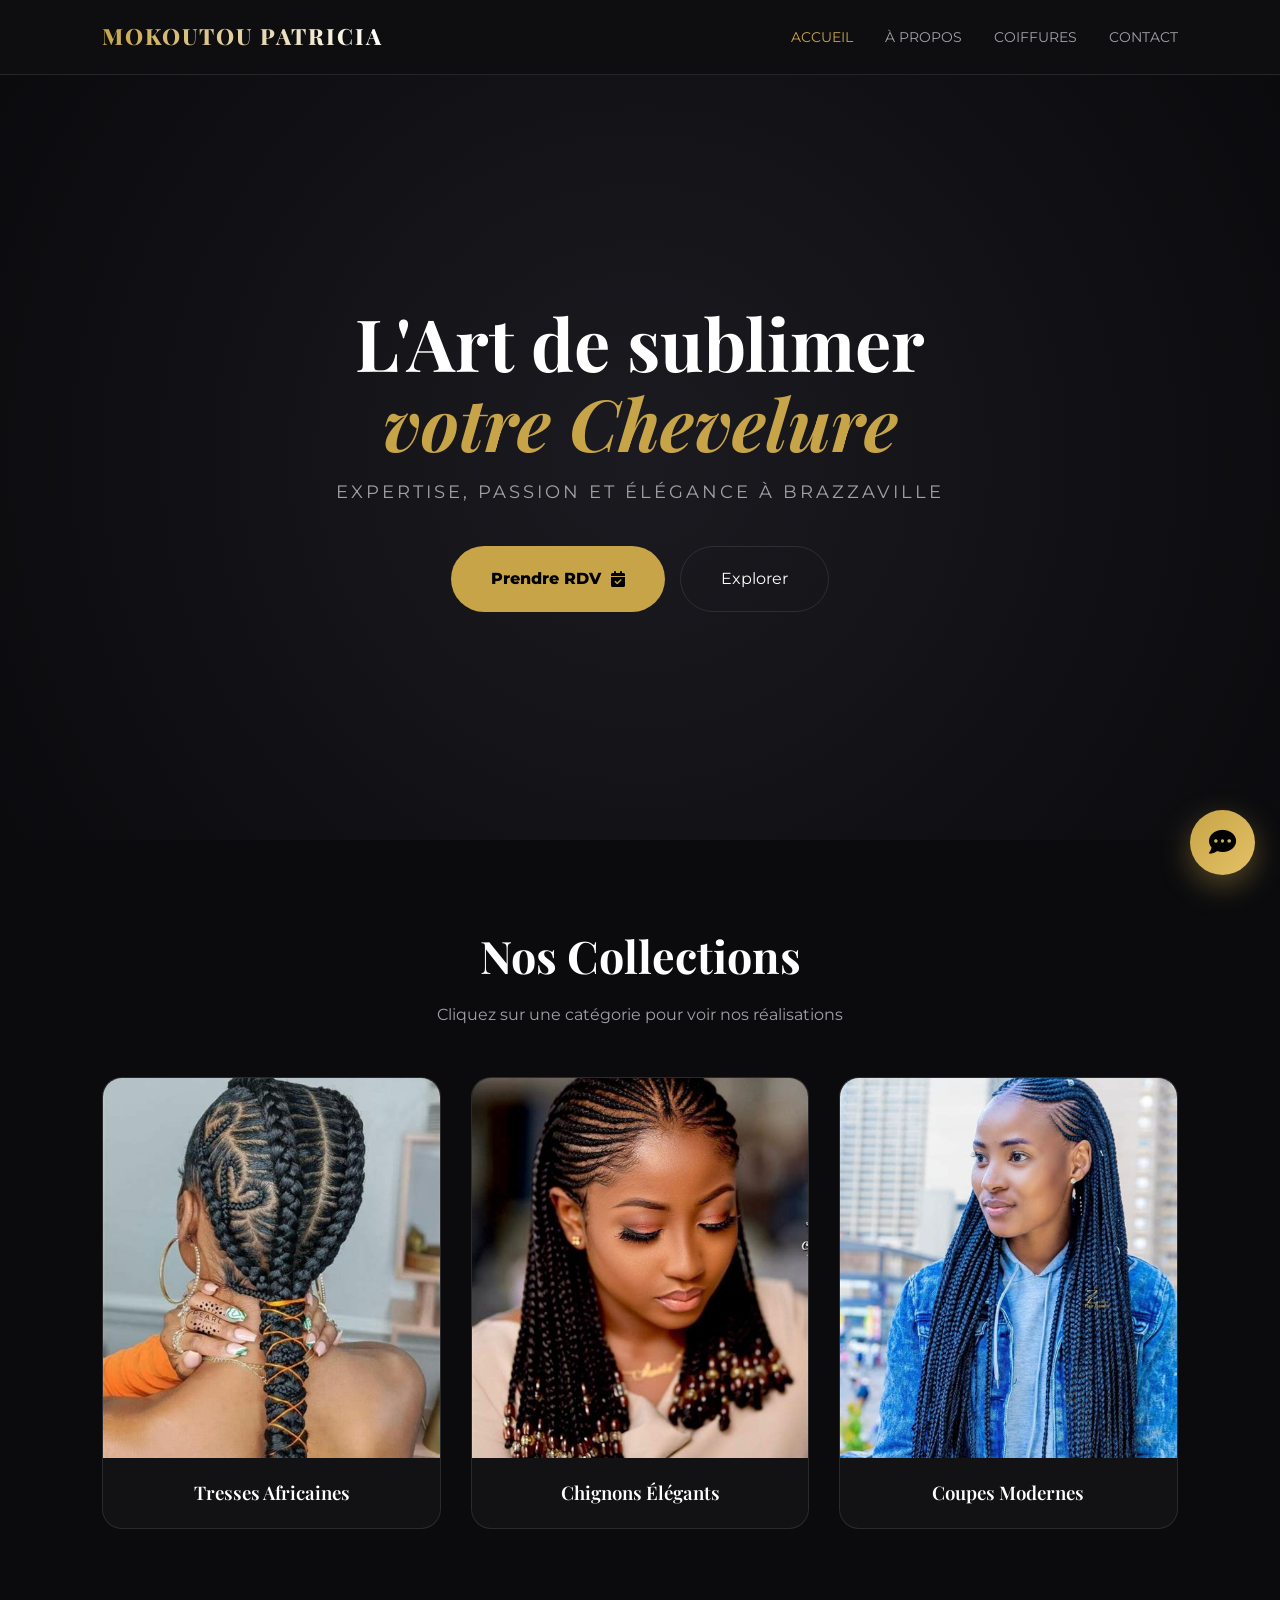
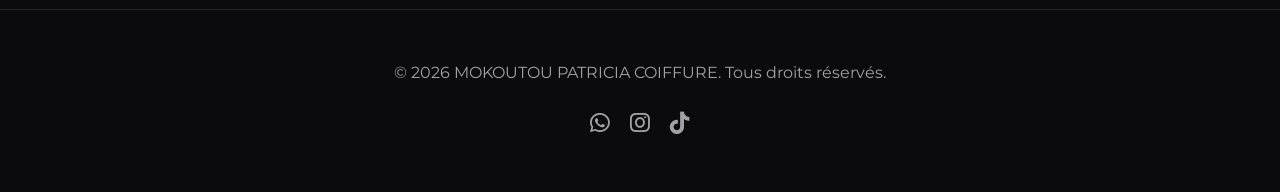
==== index.html @ e0942e8d "Version finale site Patricia" ====
<!DOCTYPE html>
<html lang="fr">
<head>
    <meta charset="UTF-8" />
    <meta name="viewport" content="width=device-width, initial-scale=1" />
    <title>MOKOUTOU PATRICIA COIFFURE | Haute Coiffure</title>
    
    <link rel="preconnect" href="https://fonts.googleapis.com">
    <link href="https://fonts.googleapis.com/css2?family=Montserrat:wght@300;400;600;800&family=Playfair+Display:ital,wght@0,700;1,700&display=swap" rel="stylesheet">
    <link rel="stylesheet" href="https://cdnjs.cloudflare.com/ajax/libs/font-awesome/6.4.0/css/all.min.css">
    
    <link href="https://unpkg.com/aos@2.3.1/dist/aos.css" rel="stylesheet">
    <link rel="stylesheet" href="index.css" />
    <link rel="stylesheet" href="bot.css">
</head>
<body>

    <header class="site-header">
        <div class="brand" data-aos="fade-down">
            <a href="index.html" class="brand-link">
                <span class="brand-text">MOKOUTOU PATRICIA</span>
            </a>
        </div>
        <nav class="site-nav">
            <ul class="nav-list">
                <li><a href="index.html" class="active">Accueil</a></li>
                <li><a href="about.html">À propos</a></li>
                <li><a href="coiffures.html">Coiffures</a></li>
                <li><a href="contact.html">Contact</a></li>
            </ul>
        </nav>
    </header>

    <main>
        <section class="hero">
            <div class="hero-container" data-aos="zoom-in" data-aos-duration="1500">
                <h1 class="hero-title">L'Art de sublimer <br><span>votre Chevelure</span></h1>
                <p class="hero-subtitle">Expertise, Passion et Élégance à Brazzaville</p>
                
                <div class="hero-buttons">
                    <a href="contact.html" class="btn-main">
                        <span>Prendre RDV</span>
                        <i class="fa-solid fa-calendar-check"></i>
                    </a>
                    <a href="styles.html" class="btn-outline">Explorer</a>
                </div>
            </div>
        </section>

        <section class="styles-section" id="styles">
            <div class="container">
                <h2 class="section-title" data-aos="fade-up">Nos Collections</h2>
                <p class="section-subtitle" data-aos="fade-up">Cliquez sur une catégorie pour voir nos réalisations</p>
                
                <div class="gallery-grid">
                    <div class="style-card" data-aos="fade-up" onclick="expandGallery('tresses')">
                        <div class="card-image">
                            <img src="10.jpeg" alt="Tresses africaines" />
                            <div class="image-overlay">
                                <span>Voir plus</span>
                            </div>
                        </div>
                        <h3>Tresses Africaines</h3>
                    </div>

                    <div class="style-card" data-aos="fade-up" data-aos-delay="100" onclick="expandGallery('chignon')">
                        <div class="card-image">
                            <img src="2.jpeg" alt="Chignon élégant" />
                            <div class="image-overlay">
                                <span>Voir plus</span>
                            </div>
                        </div>
                        <h3>Chignons Élégants</h3>
                    </div>

                    <div class="style-card" data-aos="fade-up" data-aos-delay="200" onclick="expandGallery('coupe')">
                        <div class="card-image">
                            <img src="3.jpeg" alt="Coupe moderne" />
                            <div class="image-overlay">
                                <span>Voir plus</span>
                            </div>
                        </div>
                        <h3>Coupes Modernes</h3>
                    </div>
                </div>

                <div id="expanded-view" class="expanded-view">
                    <button class="close-gallery" onclick="closeGallery()">&times;</button>
                    <div id="gallery-content" class="gallery-content"></div>
                </div>
            </div>
        </section>
    </main>

    <div id="smart-bot" class="bot-container">
        <button class="bot-toggle" id="botToggle">
            <i class="fa-solid fa-comment-dots"></i>
            <span class="notification-dot"></span>
        </button>
        
        <div class="bot-window" id="botWindow">
            <div class="bot-header">
                <div class="bot-info">
                    <div class="bot-avatar-placeholder">P</div>
                    <div>
                        <h4>Assistant Patricia</h4>
                        <span class="status">En ligne</span>
                    </div>
                </div>
                <button class="close-bot">&times;</button>
            </div>
            <div class="bot-chat-area" id="chatMessages">
                <div class="msg bot-msg">
                    Bonjour ! Je suis l'assistant virtuel de Patricia. Comment puis-je vous sublimer aujourd'hui ?
                </div>
            </div>
            <div class="bot-input-area">
                <input type="text" id="userInput" placeholder="Posez votre question...">
                <button id="sendMsg"><i class="fa-solid fa-paper-plane"></i></button>
            </div>
        </div>
    </div>

    <footer class="site-footer">
        <div class="footer-content">
            <p>&copy; 2026 MOKOUTOU PATRICIA COIFFURE. Tous droits réservés.</p>
            <div class="footer-socials">
                <a href="#"><i class="fa-brands fa-whatsapp"></i></a>
                <a href="#"><i class="fa-brands fa-instagram"></i></a>
                <a href="#"><i class="fa-brands fa-tiktok"></i></a>
            </div>
        </div>
    </footer>

    <script src="https://unpkg.com/aos@2.3.1/dist/aos.js"></script>
    <script>
        AOS.init({ duration: 1000, once: true });
    </script>
    <script src="script.js"></script>
</body>
</html>
---- index.css ----
/* ==========================================
   1. VARIABLES & RESET (PROPRE À L'ACCUEIL)
   ========================================== */
:root {
  --bg: #0b0b0e;
  --text: #ffffff;
  --muted: #a1a1a6;
  --primary: #c7a447; /* Or Royal Patricia */
  --primary-glow: rgba(199, 164, 71, 0.4);
  --card: rgba(255, 255, 255, 0.03);
  --border: rgba(255, 255, 255, 0.1);
  --glass: rgba(15, 15, 18, 0.9);
}

* { box-sizing: border-box; margin: 0; padding: 0; }

body {
  font-family: 'Montserrat', sans-serif;
  background: var(--bg);
  color: var(--text);
  line-height: 1.6;
  overflow-x: hidden;
}

h1, h2, h3, .brand-text { font-family: 'Playfair Display', serif; }

/* ==========================================
   2. HEADER & NAVIGATION
   ========================================== */
.site-header {
  display: flex;
  justify-content: space-between;
  align-items: center;
  padding: 1.2rem 8%;
  position: sticky;
  top: 0;
  z-index: 1000;
  backdrop-filter: blur(15px);
  background: var(--glass);
  border-bottom: 1px solid var(--border);
}

.brand-link { text-decoration: none; }

.brand-text {
  font-size: 1.4rem;
  font-weight: 800;
  letter-spacing: 2px;
  background: linear-gradient(90deg, var(--primary), #fff, var(--primary));
  background-size: 200% auto;
  -webkit-background-clip: text;
  background-clip: text;
  color: transparent;
  animation: shine 4s linear infinite;
}

@keyframes shine { to { background-position: 200% center; } }

.nav-list { display: flex; gap: 2rem; list-style: none; }
.nav-list a { 
  text-decoration: none; 
  color: var(--muted); 
  font-size: 0.85rem; 
  text-transform: uppercase; 
  transition: 0.3s;
}
.nav-list a.active, .nav-list a:hover { color: var(--primary); }

/* ==========================================
   3. HERO SECTION (CENTRAGE PARFAIT)
   ========================================== */
.hero {
    height: 85vh;
    display: flex;
    align-items: center;
    justify-content: center;
    text-align: center;
    background: radial-gradient(circle at center, #1a1a20 0%, #0b0b0e 100%);
    padding: 0 5%;
}

.hero-title {
    font-size: clamp(2.5rem, 8vw, 4.5rem);
    line-height: 1.1;
    margin-bottom: 1rem;
}

.hero-title span { color: var(--primary); font-style: italic; }

.hero-subtitle {
    font-size: 1.1rem;
    color: var(--muted);
    margin-bottom: 2.5rem;
    text-transform: uppercase;
    letter-spacing: 3px;
}

.hero-buttons { display: flex; gap: 15px; justify-content: center; }

.btn-main {
    background: var(--primary);
    color: #000;
    padding: 1.2rem 2.5rem;
    border-radius: 50px;
    font-weight: 800;
    text-decoration: none;
    display: flex;
    align-items: center;
    gap: 10px;
    transition: 0.4s;
}

.btn-main:hover {
    transform: translateY(-5px);
    box-shadow: 0 10px 25px var(--primary-glow);
}

.btn-outline {
    border: 1px solid var(--border);
    color: white;
    padding: 1.2rem 2.5rem;
    border-radius: 50px;
    text-decoration: none;
    transition: 0.3s;
}

.btn-outline:hover { background: white; color: black; }

/* ==========================================
   4. NOS COLLECTIONS (GALLERY GRID)
   ========================================== */
.styles-section { padding: 80px 8%; }

.section-title { font-size: 2.8rem; text-align: center; margin-bottom: 10px; }
.section-subtitle { text-align: center; color: var(--muted); margin-bottom: 50px; }

.gallery-grid {
    display: grid;
    grid-template-columns: repeat(auto-fit, minmax(300px, 1fr));
    gap: 30px;
}

.style-card {
    background: var(--card);
    border: 1px solid var(--border);
    border-radius: 20px;
    overflow: hidden;
    cursor: pointer;
    transition: 0.4s;
}

.card-image { position: relative; height: 380px; overflow: hidden; }
.card-image img { width: 100%; height: 100%; object-fit: cover; transition: 0.6s; }

.image-overlay {
    position: absolute; inset: 0;
    background: rgba(0,0,0,0.6);
    display: flex; align-items: center; justify-content: center;
    opacity: 0; transition: 0.3s;
}

.style-card:hover .image-overlay { opacity: 1; }
.style-card:hover img { transform: scale(1.1); }
.style-card:hover { border-color: var(--primary); }

.style-card h3 { padding: 20px; text-align: center; font-weight: 600; }

/* ==========================================
   5. VUE ÉLARGIE (GALLERY EXPLOSIVE)
   ========================================== */
.expanded-view {
    position: fixed; inset: 0;
    background: rgba(0,0,0,0.98);
    z-index: 2000; display: none;
    padding: 50px; overflow-y: auto;
    backdrop-filter: blur(10px);
}

.expanded-view.active { display: block; }

.close-gallery {
    position: fixed; top: 20px; right: 30px;
    font-size: 3.5rem; color: white;
    background: none; border: none; cursor: pointer;
}

.gallery-content {
    display: grid;
    grid-template-columns: repeat(auto-fill, minmax(280px, 1fr));
    gap: 20px; margin-top: 50px;
}

.gallery-item-expanded img {
    width: 100%; border-radius: 12px;
    box-shadow: 0 10px 30px rgba(0,0,0,0.5);
}

/* ==========================================
   6. FOOTER
   ========================================== */
.site-footer {
    padding: 50px 8%;
    border-top: 1px solid var(--border);
    text-align: center;
    color: var(--muted);
}

.footer-socials {
    display: flex; justify-content: center;
    gap: 20px; margin-top: 20px; font-size: 1.4rem;
}

.footer-socials a { color: var(--muted); }
.footer-socials a:hover { color: var(--primary); }

/* ANIMATION SLIDE UP */
@keyframes slideUp {
    from { opacity: 0; transform: translateY(30px); }
    to { opacity: 1; transform: translateY(0); }
}
---- bot.css ----
/* ==========================================
   DESIGN PREMIUM SMART BOT - PATRICIA
   ========================================== */

:root {
    --primary: #c7a447;
    --primary-light: #e5c167;
    --bg-dark: rgba(15, 15, 18, 0.98);
    --glass-border: rgba(255, 255, 255, 0.1);
    --user-msg-bg: #c7a447;
    --bot-msg-bg: rgba(255, 255, 255, 0.08);
}

/* 1. Bouton Flottant avec Pulsation */
.bot-container {
    position: fixed;
    bottom: 25px;
    right: 25px;
    z-index: 2000;
}

.bot-toggle {
    width: 65px;
    height: 65px;
    border-radius: 50%;
    background: linear-gradient(135deg, var(--primary), var(--primary-light));
    border: none;
    color: #000;
    font-size: 1.7rem;
    cursor: pointer;
    box-shadow: 0 10px 30px rgba(199, 164, 71, 0.4);
    display: flex;
    align-items: center;
    justify-content: center;
    transition: all 0.4s cubic-bezier(0.175, 0.885, 0.32, 1.275);
}

.bot-toggle:hover {
    transform: scale(1.15) rotate(10deg);
    box-shadow: 0 15px 35px rgba(199, 164, 71, 0.6);
}

/* 2. Fenêtre de Chat Luxe */
.bot-window {
    position: absolute;
    bottom: 85px;
    right: 0;
    width: 350px;
    height: 520px;
    background: var(--bg-dark);
    backdrop-filter: blur(25px);
    border: 1px solid var(--glass-border);
    border-radius: 28px;
    display: none;
    flex-direction: column;
    box-shadow: 0 25px 60px rgba(0, 0, 0, 0.8);
    overflow: hidden;
    transform-origin: bottom right;
}

.bot-window.active {
    display: flex;
    animation: botExpand 0.5s cubic-bezier(0.23, 1, 0.32, 1) forwards;
}

/* 3. En-tête Stylisé */
.bot-header {
    background: linear-gradient(to right, var(--primary), #b08d36);
    padding: 20px;
    display: flex;
    justify-content: space-between;
    align-items: center;
    color: #000;
}

.bot-info {
    display: flex;
    align-items: center;
    gap: 12px;
}

.bot-avatar-placeholder {
    width: 40px;
    height: 40px;
    border-radius: 50%;
    background: #000;
    color: #fff;
    display: flex;
    align-items: center;
    justify-content: center;
    font-weight: 900;
    font-size: 0.9rem;
    box-shadow: 0 4px 10px rgba(0,0,0,0.2);
}

.status-dot {
    width: 10px;
    height: 10px;
    background: #2ecc71;
    border-radius: 50%;
    display: inline-block;
    border: 2px solid var(--primary);
}

.close-bot {
    background: rgba(0,0,0,0.1);
    border: none;
    font-size: 1.5rem;
    cursor: pointer;
    width: 30px;
    height: 30px;
    border-radius: 50%;
    display: flex;
    align-items: center;
    justify-content: center;
    transition: 0.3s;
}

.close-bot:hover { background: rgba(0,0,0,0.2); }

/* 4. Zone de Discussion & Scrollbar */
.bot-chat-area {
    flex: 1;
    padding: 20px;
    overflow-y: auto;
    display: flex;
    flex-direction: column;
    gap: 15px;
}

.bot-chat-area::-webkit-scrollbar { width: 4px; }
.bot-chat-area::-webkit-scrollbar-thumb { background: var(--primary); border-radius: 10px; }

/* 5. Bulles de Message */
.msg {
    padding: 12px 18px;
    border-radius: 20px;
    font-size: 0.9rem;
    max-width: 85%;
    line-height: 1.5;
    animation: msgIn 0.3s ease-out forwards;
}

.bot-msg {
    background: var(--bot-msg-bg);
    color: #fff;
    align-self: flex-start;
    border-bottom-left-radius: 5px;
    border: 1px solid rgba(255,255,255,0.05);
}

.user-msg {
    background: var(--user-msg-bg);
    color: #000;
    align-self: flex-end;
    border-bottom-right-radius: 5px;
    font-weight: 600;
    box-shadow: 0 5px 15px rgba(199, 164, 71, 0.2);
}

/* 6. SUGGESTIONS (Boutons de réponse rapide) */
.suggestion-wrapper {
    display: flex;
    flex-wrap: wrap;
    gap: 8px;
    margin-top: 5px;
    padding-bottom: 10px;
}

.suggest-btn {
    background: rgba(199, 164, 71, 0.1);
    border: 1px solid var(--primary);
    color: var(--primary);
    padding: 8px 16px;
    border-radius: 50px;
    font-size: 0.8rem;
    cursor: pointer;
    font-weight: 500;
    transition: 0.3s;
    white-space: nowrap;
}

.suggest-btn:hover {
    background: var(--primary);
    color: #000;
    transform: translateY(-3px);
    box-shadow: 0 5px 15px rgba(199, 164, 71, 0.3);
}

/* 7. Zone de Saisie Royale */
.bot-input-area {
    padding: 20px;
    background: rgba(0, 0, 0, 0.4);
    border-top: 1px solid var(--glass-border);
    display: flex;
    gap: 12px;
}

.bot-input-area input {
    flex: 1;
    background: rgba(255, 255, 255, 0.07);
    border: 1px solid var(--glass-border);
    padding: 12px 20px;
    border-radius: 30px;
    color: #fff;
    outline: none;
    transition: 0.3s;
}

.bot-input-area input:focus {
    border-color: var(--primary);
    background: rgba(255, 255, 255, 0.12);
}

.bot-input-area button {
    background: var(--primary);
    border: none;
    color: #000;
    width: 45px;
    height: 45px;
    border-radius: 50%;
    cursor: pointer;
    transition: 0.3s;
    display: flex;
    align-items: center;
    justify-content: center;
}

.bot-input-area button:hover {
    transform: scale(1.1);
    background: var(--primary-light);
}

/* Animations Clés */
@keyframes botExpand {
    from { opacity: 0; transform: translateY(40px) scale(0.8); }
    to { opacity: 1; transform: translateY(0) scale(1); }
}

@keyframes msgIn {
    from { opacity: 0; transform: translateY(10px); }
    to { opacity: 1; transform: translateY(0); }
}
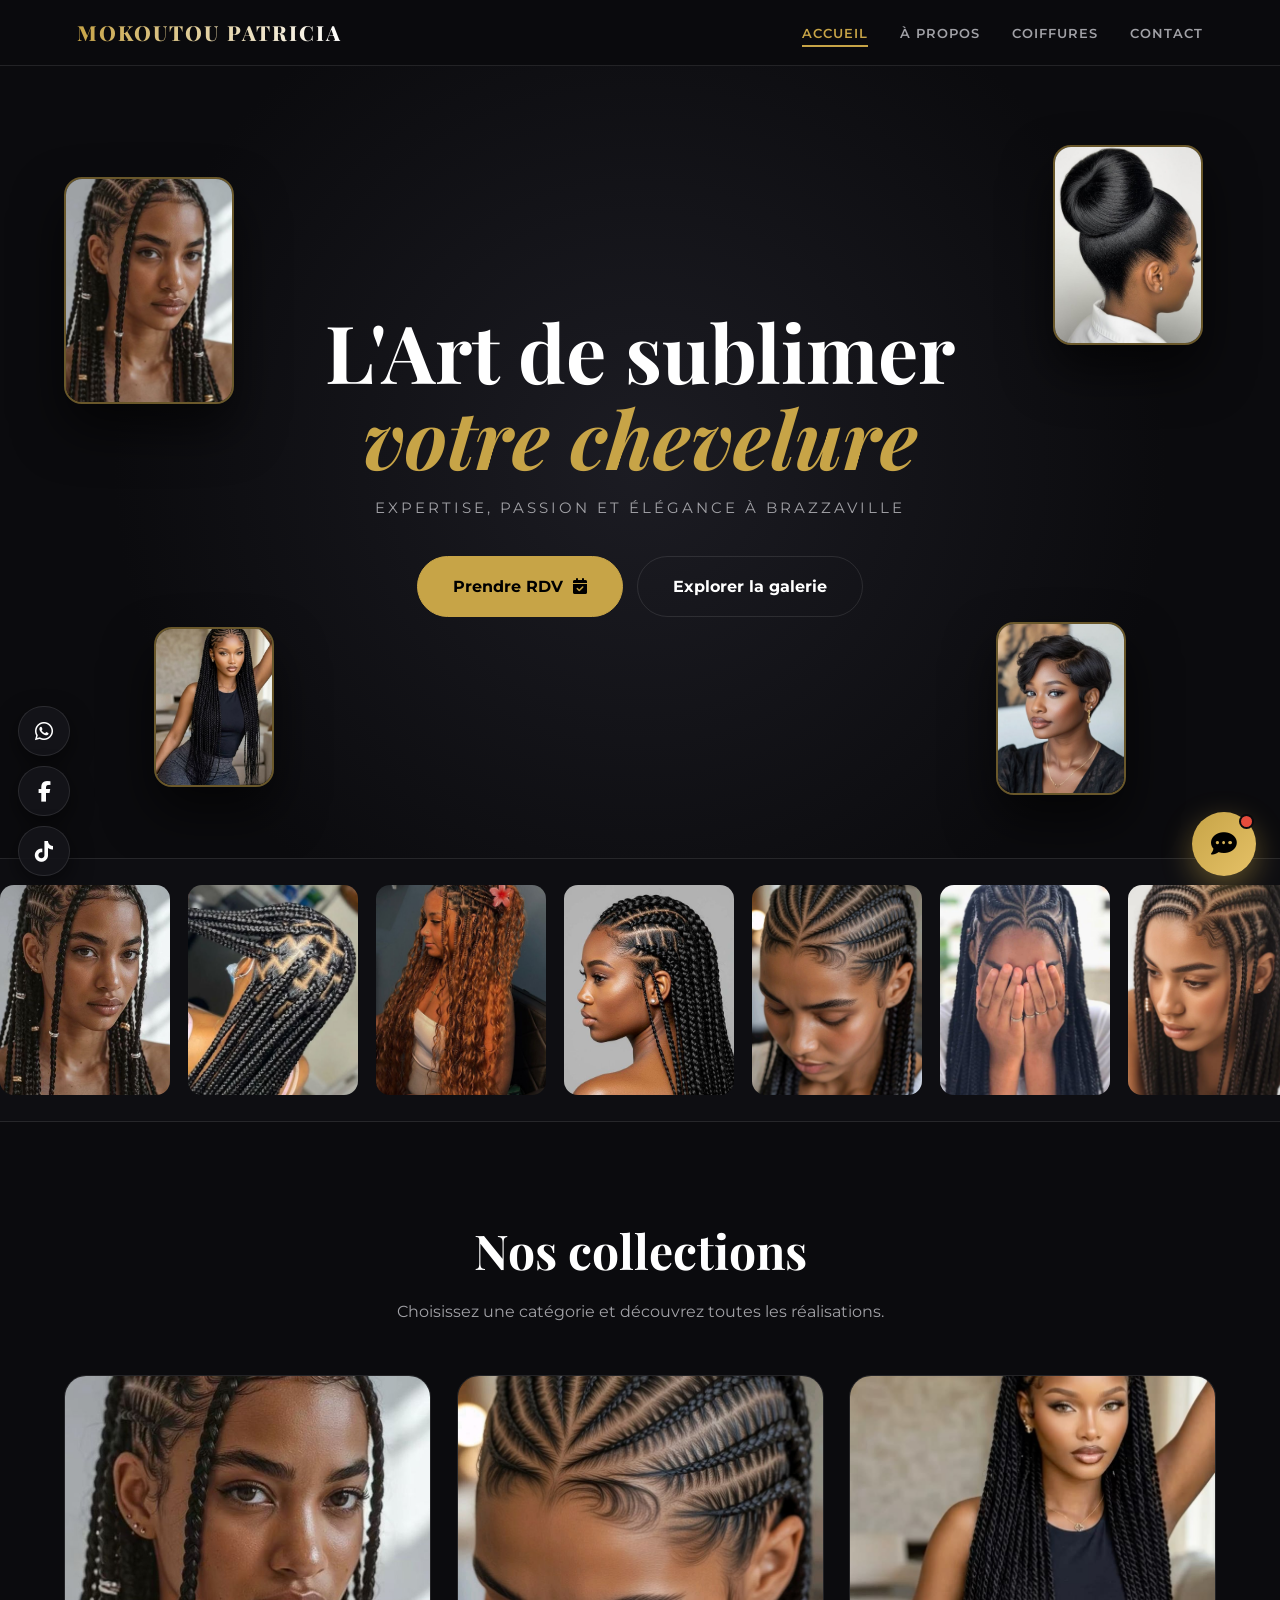
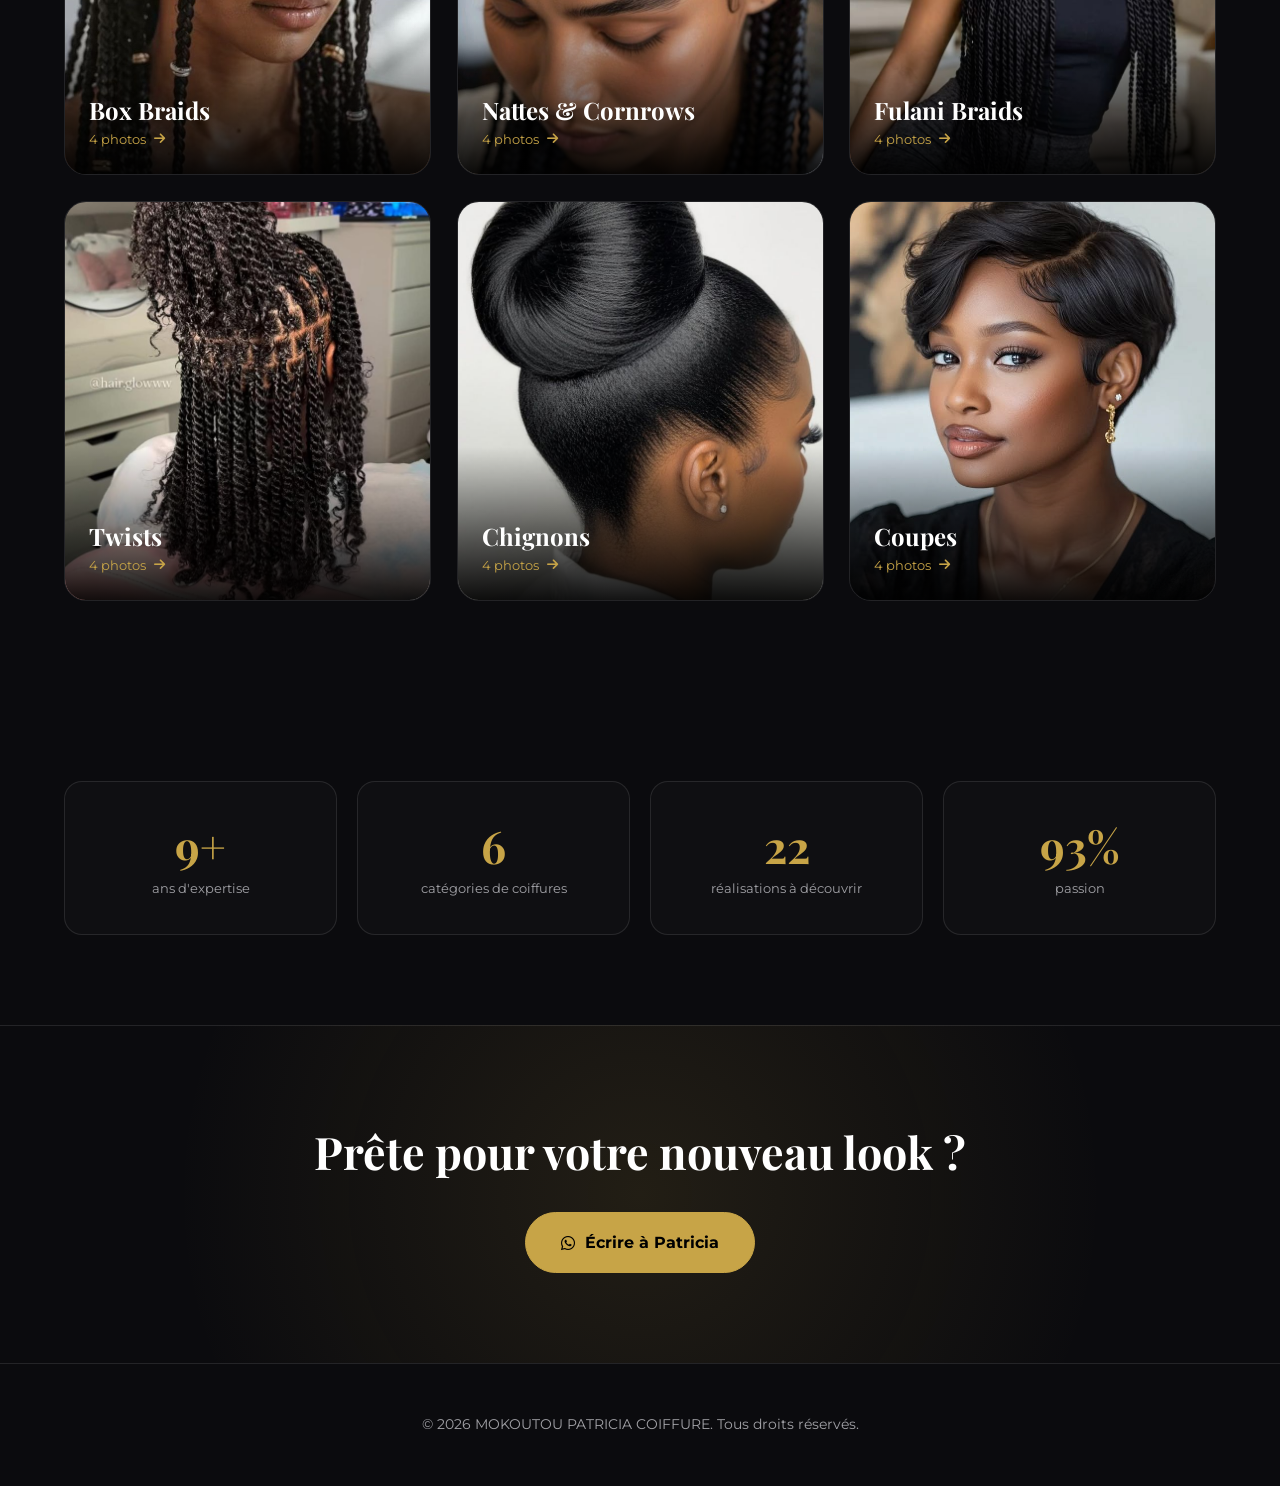
==== commit 62aa2dba: "Add files via upload Nouvelle version du site" ====
--- a/index.html
+++ b/index.html
@@ -1,141 +1,71 @@
-<!DOCTYPE html>
-<html lang="fr">
-<head>
-    <meta charset="UTF-8" />
-    <meta name="viewport" content="width=device-width, initial-scale=1" />
-    <title>MOKOUTOU PATRICIA COIFFURE | Haute Coiffure</title>
-    
-    <link rel="preconnect" href="https://fonts.googleapis.com">
-    <link href="https://fonts.googleapis.com/css2?family=Montserrat:wght@300;400;600;800&family=Playfair+Display:ital,wght@0,700;1,700&display=swap" rel="stylesheet">
-    <link rel="stylesheet" href="https://cdnjs.cloudflare.com/ajax/libs/font-awesome/6.4.0/css/all.min.css">
-    
-    <link href="https://unpkg.com/aos@2.3.1/dist/aos.css" rel="stylesheet">
-    <link rel="stylesheet" href="index.css" />
-    <link rel="stylesheet" href="bot.css">
-</head>
-<body>
-
-    <header class="site-header">
-        <div class="brand" data-aos="fade-down">
-            <a href="index.html" class="brand-link">
-                <span class="brand-text">MOKOUTOU PATRICIA</span>
-            </a>
-        </div>
-        <nav class="site-nav">
-            <ul class="nav-list">
-                <li><a href="index.html" class="active">Accueil</a></li>
-                <li><a href="about.html">À propos</a></li>
-                <li><a href="coiffures.html">Coiffures</a></li>
-                <li><a href="contact.html">Contact</a></li>
-            </ul>
-        </nav>
-    </header>
-
-    <main>
-        <section class="hero">
-            <div class="hero-container" data-aos="zoom-in" data-aos-duration="1500">
-                <h1 class="hero-title">L'Art de sublimer <br><span>votre Chevelure</span></h1>
-                <p class="hero-subtitle">Expertise, Passion et Élégance à Brazzaville</p>
-                
-                <div class="hero-buttons">
-                    <a href="contact.html" class="btn-main">
-                        <span>Prendre RDV</span>
-                        <i class="fa-solid fa-calendar-check"></i>
-                    </a>
-                    <a href="styles.html" class="btn-outline">Explorer</a>
-                </div>
-            </div>
-        </section>
-
-        <section class="styles-section" id="styles">
-            <div class="container">
-                <h2 class="section-title" data-aos="fade-up">Nos Collections</h2>
-                <p class="section-subtitle" data-aos="fade-up">Cliquez sur une catégorie pour voir nos réalisations</p>
-                
-                <div class="gallery-grid">
-                    <div class="style-card" data-aos="fade-up" onclick="expandGallery('tresses')">
-                        <div class="card-image">
-                            <img src="10.jpeg" alt="Tresses africaines" />
-                            <div class="image-overlay">
-                                <span>Voir plus</span>
-                            </div>
-                        </div>
-                        <h3>Tresses Africaines</h3>
-                    </div>
-
-                    <div class="style-card" data-aos="fade-up" data-aos-delay="100" onclick="expandGallery('chignon')">
-                        <div class="card-image">
-                            <img src="2.jpeg" alt="Chignon élégant" />
-                            <div class="image-overlay">
-                                <span>Voir plus</span>
-                            </div>
-                        </div>
-                        <h3>Chignons Élégants</h3>
-                    </div>
-
-                    <div class="style-card" data-aos="fade-up" data-aos-delay="200" onclick="expandGallery('coupe')">
-                        <div class="card-image">
-                            <img src="3.jpeg" alt="Coupe moderne" />
-                            <div class="image-overlay">
-                                <span>Voir plus</span>
-                            </div>
-                        </div>
-                        <h3>Coupes Modernes</h3>
-                    </div>
-                </div>
-
-                <div id="expanded-view" class="expanded-view">
-                    <button class="close-gallery" onclick="closeGallery()">&times;</button>
-                    <div id="gallery-content" class="gallery-content"></div>
-                </div>
-            </div>
-        </section>
-    </main>
-
-    <div id="smart-bot" class="bot-container">
-        <button class="bot-toggle" id="botToggle">
-            <i class="fa-solid fa-comment-dots"></i>
-            <span class="notification-dot"></span>
-        </button>
-        
-        <div class="bot-window" id="botWindow">
-            <div class="bot-header">
-                <div class="bot-info">
-                    <div class="bot-avatar-placeholder">P</div>
-                    <div>
-                        <h4>Assistant Patricia</h4>
-                        <span class="status">En ligne</span>
-                    </div>
-                </div>
-                <button class="close-bot">&times;</button>
-            </div>
-            <div class="bot-chat-area" id="chatMessages">
-                <div class="msg bot-msg">
-                    Bonjour ! Je suis l'assistant virtuel de Patricia. Comment puis-je vous sublimer aujourd'hui ?
-                </div>
-            </div>
-            <div class="bot-input-area">
-                <input type="text" id="userInput" placeholder="Posez votre question...">
-                <button id="sendMsg"><i class="fa-solid fa-paper-plane"></i></button>
-            </div>
-        </div>
-    </div>
-
-    <footer class="site-footer">
-        <div class="footer-content">
-            <p>&copy; 2026 MOKOUTOU PATRICIA COIFFURE. Tous droits réservés.</p>
-            <div class="footer-socials">
-                <a href="#"><i class="fa-brands fa-whatsapp"></i></a>
-                <a href="#"><i class="fa-brands fa-instagram"></i></a>
-                <a href="#"><i class="fa-brands fa-tiktok"></i></a>
-            </div>
-        </div>
-    </footer>
-
-    <script src="https://unpkg.com/aos@2.3.1/dist/aos.js"></script>
-    <script>
-        AOS.init({ duration: 1000, once: true });
-    </script>
-    <script src="script.js"></script>
-</body>
+<!doctype html>
+<html lang="fr">
+  <head>
+    <meta charset="UTF-8" />
+    <meta name="viewport" content="width=device-width,initial-scale=1" />
+    <link
+      href="https://fonts.googleapis.com/css2?family=Montserrat:wght@300;400;600;800&family=Playfair+Display:ital,wght@0,700;1,700&display=swap"
+      rel="stylesheet"
+    />
+    <link
+      rel="stylesheet"
+      href="https://cdnjs.cloudflare.com/ajax/libs/font-awesome/6.4.0/css/all.min.css"
+    />
+    <link rel="stylesheet" href="style.css" />
+    <link rel="icon" href="47.jpeg" />
+    <title>MOKOUTOU PATRICIA COIFFURE | Haute Coiffure à Brazzaville</title>
+  </head>
+  <body>
+    <main>
+      <section class="hero">
+        <div class="float f1" data-img="1"></div>
+        <div class="float f2" data-img="17"></div>
+        <div class="float f3" data-img="21"></div>
+        <div class="float f4" data-img="9"></div>
+        <div class="hero-in">
+          <h1>L'Art de sublimer<br /><em>votre chevelure</em></h1>
+          <p class="sub">Expertise, passion et élégance à Brazzaville</p>
+          <div class="btns">
+            <a href="contact.html" class="btn main"
+              >Prendre RDV <i class="fa-solid fa-calendar-check"></i></a
+            ><a href="coiffures.html" class="btn line">Explorer la galerie</a>
+          </div>
+        </div>
+      </section>
+      <div class="marquee"><div class="track" id="marquee"></div></div>
+      <section class="sec">
+        <div class="wrap">
+          <h2 class="stitle">Nos collections</h2>
+          <p class="ssub">Choisissez une catégorie et découvrez toutes les réalisations.</p>
+          <div class="cats" id="home-cats"></div>
+        </div>
+      </section>
+      <section class="sec">
+        <div class="wrap stats">
+          <div class="stat rv">
+            <b data-count="10" data-suf="+">0</b><small>ans d'expertise</small>
+          </div>
+          <div class="stat rv">
+            <b id="n-styles" data-count="6">0</b><small>catégories de coiffures</small>
+          </div>
+          <div class="stat rv">
+            <b id="n-photos" data-count="24">0</b><small>réalisations à découvrir</small>
+          </div>
+          <div class="stat rv"><b data-count="100" data-suf="%">0</b><small>passion</small></div>
+        </div>
+      </section>
+      <section class="band">
+        <h2 class="rv">Prête pour votre nouveau look ?</h2>
+        <a
+          class="btn main rv"
+          data-wa="Bonjour Patricia, je souhaite prendre rendez-vous."
+          target="_blank"
+          href="#"
+          ><i class="fa-brands fa-whatsapp"></i> Écrire à Patricia</a
+        >
+      </section>
+    </main>
+    <script src="config.js"></script>
+    <script src="script.js"></script>
+  </body>
 </html>
--- a/style.css
+++ b/style.css
@@ -0,0 +1,1238 @@
+:root {
+  --g: #c7a447;
+  --g2: #e5c167;
+  --bg: #0b0b0e;
+  --card: #15151a;
+  --mut: #a1a1a6;
+  --bd: rgba(255, 255, 255, 0.1);
+}
+* {
+  box-sizing: border-box;
+  margin: 0;
+  padding: 0;
+}
+html {
+  scroll-behavior: smooth;
+}
+body {
+  background: var(--bg);
+  color: #fff;
+  font-family: Montserrat, sans-serif;
+  line-height: 1.6;
+  overflow-x: hidden;
+}
+h1,
+h2,
+h3,
+.logo {
+  font-family: "Playfair Display", serif;
+}
+a {
+  color: inherit;
+  text-decoration: none;
+}
+button {
+  font: inherit;
+}
+.wrap {
+  max-width: 1200px;
+  margin: 0 auto;
+  padding: 0 24px;
+}
+.gold {
+  color: var(--g);
+}
+:focus-visible {
+  outline: 2px solid var(--g2);
+  outline-offset: 3px;
+}
+/* barre de progression + halo souris */
+.prog {
+  position: fixed;
+  top: 0;
+  left: 0;
+  height: 3px;
+  width: 0;
+  background: linear-gradient(90deg, var(--g), var(--g2));
+  z-index: 3000;
+}
+.glow {
+  position: fixed;
+  width: 380px;
+  height: 380px;
+  border-radius: 50%;
+  pointer-events: none;
+  z-index: 0;
+  background: radial-gradient(circle, rgba(199, 164, 71, 0.13), transparent 65%);
+  transform: translate(-50%, -50%);
+  left: -999px;
+  top: -999px;
+}
+/* header */
+.hdr {
+  position: sticky;
+  top: 0;
+  z-index: 1000;
+  display: flex;
+  justify-content: space-between;
+  align-items: center;
+  padding: 1rem 6%;
+  background: rgba(11, 11, 14, 0.88);
+  backdrop-filter: blur(14px);
+  border-bottom: 1px solid var(--bd);
+}
+.logo {
+  font-size: 1.3rem;
+  font-weight: 800;
+  letter-spacing: 2px;
+  background: linear-gradient(90deg, var(--g), #fff, var(--g));
+  background-size: 200% auto;
+  -webkit-background-clip: text;
+  background-clip: text;
+  color: transparent;
+  animation: shine 4s linear infinite;
+}
+@keyframes shine {
+  to {
+    background-position: 200% center;
+  }
+}
+.nav {
+  display: flex;
+  gap: 2rem;
+  list-style: none;
+}
+.nav a {
+  font-size: 0.8rem;
+  font-weight: 600;
+  text-transform: uppercase;
+  letter-spacing: 1px;
+  color: var(--mut);
+  position: relative;
+  padding: 4px 0;
+  transition: 0.3s;
+}
+.nav a::after {
+  content: "";
+  position: absolute;
+  left: 0;
+  bottom: -2px;
+  height: 2px;
+  width: 0;
+  background: var(--g);
+  transition: 0.35s;
+}
+.nav a:hover,
+.nav a.on {
+  color: var(--g);
+}
+.nav a:hover::after,
+.nav a.on::after {
+  width: 100%;
+}
+.burger {
+  display: none;
+  background: none;
+  border: 0;
+  color: #fff;
+  font-size: 1.5rem;
+  cursor: pointer;
+}
+/* boutons */
+.btn {
+  display: inline-flex;
+  align-items: center;
+  gap: 10px;
+  padding: 1.05rem 2.2rem;
+  border-radius: 50px;
+  font-weight: 700;
+  border: 1px solid var(--g);
+  cursor: pointer;
+  transition: 0.4s;
+  position: relative;
+  overflow: hidden;
+}
+.btn.main {
+  background: var(--g);
+  color: #000;
+}
+.btn.main:hover {
+  transform: translateY(-4px);
+  box-shadow: 0 12px 30px rgba(199, 164, 71, 0.45);
+}
+.btn.line {
+  background: transparent;
+  color: #fff;
+  border-color: var(--bd);
+}
+.btn.line:hover {
+  background: #fff;
+  color: #000;
+}
+/* hero */
+.hero {
+  min-height: 88vh;
+  display: grid;
+  place-items: center;
+  text-align: center;
+  padding: 60px 6%;
+  position: relative;
+  background: radial-gradient(circle at center, #1c1c23, var(--bg) 70%);
+  overflow: hidden;
+}
+.hero h1 {
+  font-size: clamp(2.6rem, 7vw, 5rem);
+  line-height: 1.08;
+  margin-bottom: 1rem;
+}
+.hero h1 em {
+  color: var(--g);
+}
+.hero p.sub {
+  color: var(--mut);
+  letter-spacing: 3px;
+  text-transform: uppercase;
+  font-size: 0.95rem;
+  margin-bottom: 2.2rem;
+}
+.hero .btns {
+  display: flex;
+  gap: 14px;
+  justify-content: center;
+  flex-wrap: wrap;
+}
+.hero-in {
+  position: relative;
+  z-index: 2;
+}
+.float {
+  position: absolute;
+  width: 170px;
+  aspect-ratio: 3/4;
+  border-radius: 18px;
+  overflow: hidden;
+  border: 2px solid rgba(199, 164, 71, 0.5);
+  box-shadow: 0 25px 50px rgba(0, 0, 0, 0.6);
+  animation: fl 7s ease-in-out infinite;
+  z-index: 1;
+}
+.f1 {
+  left: 5%;
+  top: 14%;
+}
+.f2 {
+  right: 6%;
+  top: 10%;
+  animation-delay: -2s;
+  width: 150px;
+}
+.f3 {
+  right: 12%;
+  bottom: 8%;
+  animation-delay: -4s;
+  width: 130px;
+}
+.f4 {
+  left: 12%;
+  bottom: 9%;
+  animation-delay: -1s;
+  width: 120px;
+}
+@keyframes fl {
+  50% {
+    transform: translateY(-22px) rotate(3deg);
+  }
+}
+/* photos + placeholders */
+.media {
+  position: absolute;
+  inset: 0;
+}
+.media img,
+.ph {
+  width: 100%;
+  height: 100%;
+  object-fit: cover;
+  display: block;
+  transition: transform 0.8s cubic-bezier(0.2, 0.8, 0.2, 1);
+}
+.ph {
+  display: grid;
+  place-items: center;
+  background: linear-gradient(135deg, #2a2412, #15151a 60%, #2a2412);
+  color: var(--g);
+  font:
+    700 3rem "Playfair Display",
+    serif;
+}
+/* bandeau défilant */
+.marquee {
+  overflow: hidden;
+  padding: 26px 0;
+  border-block: 1px solid var(--bd);
+  background: #0e0e12;
+}
+.track {
+  display: flex;
+  gap: 18px;
+  width: max-content;
+  animation: mq 45s linear infinite;
+}
+.marquee:hover .track {
+  animation-play-state: paused;
+}
+.track .mi {
+  position: relative;
+  width: 170px;
+  height: 210px;
+  border-radius: 14px;
+  overflow: hidden;
+  flex: none;
+  cursor: pointer;
+}
+.track .mi:hover img,
+.track .mi:hover .ph {
+  transform: scale(1.12);
+}
+@keyframes mq {
+  to {
+    transform: translateX(-50%);
+  }
+}
+/* sections */
+.sec {
+  padding: 90px 0;
+  position: relative;
+  z-index: 1;
+}
+.stitle {
+  font-size: clamp(2rem, 5vw, 3rem);
+  text-align: center;
+  margin-bottom: 10px;
+}
+.ssub {
+  text-align: center;
+  color: var(--mut);
+  margin: 0 auto 50px;
+  max-width: 560px;
+}
+.cats {
+  display: grid;
+  grid-template-columns: repeat(auto-fit, minmax(300px, 1fr));
+  gap: 26px;
+}
+.cat {
+  position: relative;
+  height: 400px;
+  border-radius: 22px;
+  overflow: hidden;
+  border: 1px solid var(--bd);
+  display: block;
+  transform-style: preserve-3d;
+  transition:
+    border-color 0.4s,
+    transform 0.15s;
+}
+.cat:hover {
+  border-color: var(--g);
+}
+.cat:hover img,
+.cat:hover .ph {
+  transform: scale(1.1);
+}
+.cat .cap {
+  position: absolute;
+  inset: auto 0 0 0;
+  padding: 70px 24px 24px;
+  background: linear-gradient(transparent, rgba(0, 0, 0, 0.92));
+}
+.cat h3 {
+  font-size: 1.5rem;
+}
+.cat span {
+  color: var(--g);
+  font-size: 0.8rem;
+  display: flex;
+  gap: 8px;
+  align-items: center;
+  transition: 0.4s;
+}
+.cat:hover span {
+  gap: 16px;
+}
+.stats {
+  display: grid;
+  grid-template-columns: repeat(auto-fit, minmax(180px, 1fr));
+  gap: 20px;
+  text-align: center;
+}
+.stat {
+  padding: 34px 10px;
+  border: 1px solid var(--bd);
+  border-radius: 18px;
+  background: rgba(255, 255, 255, 0.02);
+}
+.stat b {
+  display: block;
+  font:
+    700 2.8rem "Playfair Display",
+    serif;
+  color: var(--g);
+}
+.stat small {
+  color: var(--mut);
+}
+.band {
+  text-align: center;
+  padding: 90px 24px;
+  background: radial-gradient(circle, rgba(199, 164, 71, 0.12), transparent 70%);
+  border-top: 1px solid var(--bd);
+}
+.band h2 {
+  font-size: clamp(1.8rem, 4vw, 2.8rem);
+  margin-bottom: 24px;
+}
+/* reveal */
+.rv {
+  opacity: 0;
+  transform: translateY(34px) scale(0.97);
+  transition:
+    opacity 0.8s,
+    transform 0.8s cubic-bezier(0.2, 0.8, 0.2, 1);
+}
+.rv.in {
+  opacity: 1;
+  transform: none;
+}
+/* page head */
+.phead {
+  text-align: center;
+  padding: 70px 24px 20px;
+  position: relative;
+  z-index: 1;
+}
+.phead h1 {
+  font-size: clamp(2.4rem, 6vw, 4rem);
+}
+.phead p {
+  color: var(--mut);
+}
+/* coiffures */
+.chips {
+  position: sticky;
+  top: 64px;
+  z-index: 900;
+  display: flex;
+  gap: 10px;
+  justify-content: center;
+  flex-wrap: wrap;
+  padding: 16px 24px;
+  background: rgba(11, 11, 14, 0.9);
+  backdrop-filter: blur(12px);
+}
+.chip {
+  background: transparent;
+  border: 1px solid var(--bd);
+  color: #fff;
+  padding: 10px 20px;
+  border-radius: 30px;
+  cursor: pointer;
+  font-size: 0.75rem;
+  text-transform: uppercase;
+  letter-spacing: 1px;
+  font-weight: 600;
+  transition: 0.35s;
+}
+.chip i {
+  margin-right: 7px;
+  color: var(--g);
+  transition: 0.3s;
+}
+.chip:hover,
+.chip.on {
+  background: var(--g);
+  color: #000;
+  border-color: var(--g);
+}
+.chip:hover i,
+.chip.on i {
+  color: #000;
+}
+.csec {
+  padding: 60px 0 20px;
+}
+.csec h2 {
+  font-size: 2.2rem;
+  text-align: center;
+}
+.csec .d {
+  text-align: center;
+  color: var(--mut);
+  max-width: 560px;
+  margin: 8px auto 36px;
+}
+.grid {
+  display: grid;
+  grid-template-columns: repeat(auto-fill, minmax(250px, 1fr));
+  grid-auto-rows: 250px;
+  gap: 18px;
+  grid-auto-flow: dense;
+}
+.grid .pc:nth-child(4n + 1) {
+  grid-row: span 2;
+}
+.pc {
+  position: relative;
+  border-radius: 18px;
+  overflow: hidden;
+  cursor: zoom-in;
+  border: 1px solid var(--bd);
+  transform: perspective(900px) rotateX(var(--rx, 0deg)) rotateY(var(--ry, 0deg));
+  transition:
+    transform 0.2s,
+    border-color 0.3s,
+    opacity 0.8s;
+}
+.pc.rv {
+  transition:
+    opacity 0.8s,
+    transform 0.8s;
+}
+.pc:hover {
+  border-color: var(--g);
+  box-shadow: 0 22px 50px rgba(0, 0, 0, 0.6);
+}
+.pc:hover img,
+.pc:hover .ph {
+  transform: scale(1.12);
+}
+.pc::after {
+  content: "";
+  position: absolute;
+  inset: 0;
+  background: radial-gradient(
+    circle at var(--mx, 50%) var(--my, 50%),
+    rgba(255, 255, 255, 0.22),
+    transparent 45%
+  );
+  opacity: 0;
+  transition: 0.3s;
+  pointer-events: none;
+}
+.pc:hover::after {
+  opacity: 1;
+}
+.pc .ov {
+  position: absolute;
+  inset: auto 0 0 0;
+  padding: 50px 18px 16px;
+  background: linear-gradient(transparent, rgba(0, 0, 0, 0.9));
+  transform: translateY(100%);
+  transition: 0.45s cubic-bezier(0.2, 0.8, 0.2, 1);
+  display: flex;
+  justify-content: space-between;
+  align-items: end;
+}
+.pc:hover .ov {
+  transform: none;
+}
+.pc .ov b {
+  font:
+    700 1.1rem "Playfair Display",
+    serif;
+  color: var(--g2);
+}
+.pc .ov i {
+  width: 36px;
+  height: 36px;
+  border-radius: 50%;
+  background: var(--g);
+  color: #000;
+  display: grid;
+  place-items: center;
+}
+.pc .nb {
+  position: absolute;
+  top: 12px;
+  left: 12px;
+  background: rgba(0, 0, 0, 0.6);
+  border: 1px solid rgba(199, 164, 71, 0.5);
+  border-radius: 20px;
+  padding: 2px 12px;
+  font-size: 0.7rem;
+  z-index: 2;
+}
+/* lightbox */
+.lb {
+  position: fixed;
+  inset: 0;
+  z-index: 4000;
+  background: rgba(0, 0, 0, 0.95);
+  display: none;
+  align-items: center;
+  justify-content: center;
+  flex-direction: column;
+  gap: 14px;
+}
+.lb.on {
+  display: flex;
+  animation: fi 0.35s;
+}
+@keyframes fi {
+  from {
+    opacity: 0;
+  }
+}
+.lb .fr {
+  position: relative;
+  width: min(90vw, 560px);
+  height: min(72vh, 720px);
+  border-radius: 16px;
+  overflow: hidden;
+  border: 1px solid var(--g);
+}
+.lb .fr .ph {
+  font-size: 8rem;
+}
+.lb .fr > * {
+  animation: zi 0.45s cubic-bezier(0.2, 0.8, 0.2, 1);
+}
+@keyframes zi {
+  from {
+    opacity: 0;
+    transform: scale(0.92);
+  }
+}
+.lb p {
+  color: var(--g2);
+  font:
+    700 1.3rem "Playfair Display",
+    serif;
+}
+.lb small {
+  color: var(--mut);
+}
+.lb button {
+  position: absolute;
+  background: rgba(255, 255, 255, 0.08);
+  border: 1px solid var(--bd);
+  color: #fff;
+  width: 50px;
+  height: 50px;
+  border-radius: 50%;
+  cursor: pointer;
+  font-size: 1.2rem;
+  transition: 0.3s;
+}
+.lb button:hover {
+  background: var(--g);
+  color: #000;
+}
+.lb .x {
+  top: 20px;
+  right: 20px;
+}
+.lb .pv {
+  left: 18px;
+  top: 50%;
+}
+.lb .nx {
+  right: 18px;
+  top: 50%;
+}
+/* à propos */
+.agrid {
+  display: grid;
+  grid-template-columns: 1fr 1.2fr;
+  gap: 80px;
+  align-items: center;
+}
+.aimg {
+  position: relative;
+  max-width: 440px;
+  aspect-ratio: 3/4;
+  margin: auto;
+  width: 100%;
+}
+.aimg .media {
+  border-radius: 6px;
+  overflow: hidden;
+}
+.gf {
+  position: absolute;
+  top: -20px;
+  left: -20px;
+  width: 60%;
+  height: 60%;
+  border-top: 2px solid var(--g);
+  border-left: 2px solid var(--g);
+  z-index: 2;
+}
+.exp {
+  position: absolute;
+  top: 40px;
+  right: -30px;
+  background: var(--g);
+  color: #000;
+  padding: 14px 24px;
+  border-radius: 10px;
+  text-align: center;
+  z-index: 3;
+  box-shadow: 0 10px 30px rgba(0, 0, 0, 0.5);
+  animation: fl 6s ease-in-out infinite;
+}
+.exp b {
+  display: block;
+  font-size: 1.4rem;
+}
+.atxt h1 {
+  font-size: clamp(2.4rem, 5vw, 3.8rem);
+  margin: 10px 0 24px;
+}
+.atxt p {
+  color: #ccc;
+  line-height: 1.85;
+  margin-bottom: 18px;
+}
+.hl {
+  color: var(--g);
+  font-weight: 600;
+}
+.vals {
+  display: grid;
+  grid-template-columns: repeat(3, 1fr);
+  gap: 14px;
+  margin-top: 34px;
+}
+.val {
+  padding: 26px 10px;
+  text-align: center;
+  border: 1px solid var(--bd);
+  border-radius: 14px;
+  transition: 0.4s;
+  background: rgba(255, 255, 255, 0.03);
+}
+.val:hover {
+  border-color: var(--g);
+  transform: translateY(-6px);
+  background: rgba(199, 164, 71, 0.06);
+}
+.val i {
+  font-size: 1.7rem;
+  color: var(--g);
+  margin-bottom: 12px;
+  display: block;
+}
+.val h3 {
+  font: 600 0.75rem Montserrat;
+  letter-spacing: 1px;
+}
+.steps {
+  display: grid;
+  grid-template-columns: repeat(auto-fit, minmax(220px, 1fr));
+  gap: 20px;
+  counter-reset: s;
+}
+.step {
+  padding: 28px;
+  border-left: 2px solid var(--g);
+  background: rgba(255, 255, 255, 0.02);
+  counter-increment: s;
+  border-radius: 0 14px 14px 0;
+}
+.step::before {
+  content: counter(s);
+  font:
+    700 2rem "Playfair Display",
+    serif;
+  color: var(--g);
+}
+.step h3 {
+  font-size: 1.15rem;
+  margin: 4px 0;
+}
+.step p {
+  color: var(--mut);
+  font-size: 0.9rem;
+}
+/* contact */
+.cgrid {
+  display: grid;
+  grid-template-columns: repeat(auto-fit, minmax(260px, 1fr));
+  gap: 26px;
+  margin-bottom: 50px;
+}
+.cc {
+  background: var(--card);
+  padding: 40px 24px;
+  border-radius: 20px;
+  border: 1px solid var(--bd);
+  text-align: center;
+  transition: 0.4s;
+  display: block;
+}
+.cc:hover {
+  transform: translateY(-10px);
+  border-color: var(--g);
+}
+.cc i.big {
+  font-size: 2.6rem;
+  color: var(--g);
+  margin-bottom: 16px;
+  display: block;
+  transition: 0.4s;
+}
+.cc:hover i.big {
+  transform: scale(1.2) rotate(-8deg);
+}
+.cc p {
+  color: var(--mut);
+  margin: 6px 0 16px;
+  font-size: 0.9rem;
+}
+.cc .go {
+  color: var(--g);
+  font-weight: 700;
+  font-size: 0.8rem;
+}
+.form {
+  background: rgba(199, 164, 71, 0.05);
+  border: 1px solid rgba(199, 164, 71, 0.2);
+  border-radius: 22px;
+  padding: 36px;
+  max-width: 720px;
+  margin: 0 auto 40px;
+}
+.form h2 {
+  color: var(--g);
+  text-align: center;
+  margin-bottom: 6px;
+}
+.form .row {
+  display: grid;
+  grid-template-columns: 1fr 1fr;
+  gap: 14px;
+  margin-top: 16px;
+}
+.form input,
+.form select {
+  width: 100%;
+  background: rgba(255, 255, 255, 0.07);
+  border: 1px solid var(--bd);
+  border-radius: 12px;
+  padding: 14px;
+  color: #fff;
+  font: inherit;
+}
+.form select option {
+  background: #15151a;
+}
+.form input:focus,
+.form select:focus {
+  border-color: var(--g);
+  outline: none;
+}
+.form .btn {
+  margin-top: 18px;
+  width: 100%;
+  justify-content: center;
+}
+.info {
+  display: grid;
+  grid-template-columns: repeat(auto-fit, minmax(240px, 1fr));
+  gap: 20px;
+  text-align: center;
+  max-width: 720px;
+  margin: auto;
+}
+.info div {
+  padding: 20px;
+  border: 1px solid var(--bd);
+  border-radius: 16px;
+}
+.info i {
+  color: var(--g);
+  font-size: 1.4rem;
+  margin-bottom: 8px;
+}
+/* footer */
+.ftr {
+  padding: 50px 6%;
+  border-top: 1px solid var(--bd);
+  text-align: center;
+  color: var(--mut);
+  font-size: 0.85rem;
+  position: relative;
+  z-index: 1;
+}
+/* dock réseaux */
+.dock {
+  position: fixed;
+  left: 18px;
+  bottom: 24px;
+  z-index: 1900;
+  display: flex;
+  flex-direction: column;
+  gap: 10px;
+}
+.dock a {
+  display: flex;
+  align-items: center;
+  gap: 0;
+  height: 50px;
+  min-width: 50px;
+  border-radius: 30px;
+  background: rgba(21, 21, 26, 0.95);
+  border: 1px solid var(--bd);
+  color: #fff;
+  overflow: hidden;
+  transition: 0.45s cubic-bezier(0.2, 0.8, 0.2, 1);
+  box-shadow: 0 8px 22px rgba(0, 0, 0, 0.5);
+}
+.dock a i {
+  width: 50px;
+  text-align: center;
+  font-size: 1.3rem;
+  flex: none;
+}
+.dock a span {
+  max-width: 0;
+  white-space: nowrap;
+  font-size: 0.8rem;
+  font-weight: 600;
+  transition: 0.45s;
+}
+.dock a:hover {
+  background: var(--c);
+  border-color: var(--c);
+  color: #fff;
+}
+.dock a:hover span {
+  max-width: 100px;
+  padding-right: 18px;
+}
+/* bot */
+.bot {
+  position: fixed;
+  bottom: 24px;
+  right: 24px;
+  z-index: 2000;
+}
+.bt {
+  width: 64px;
+  height: 64px;
+  border-radius: 50%;
+  border: 0;
+  cursor: pointer;
+  background: linear-gradient(135deg, var(--g), var(--g2));
+  color: #000;
+  font-size: 1.6rem;
+  box-shadow: 0 10px 30px rgba(199, 164, 71, 0.45);
+  transition: 0.4s cubic-bezier(0.2, 0.9, 0.3, 1.4);
+  position: relative;
+  animation: pulse 2.4s infinite;
+}
+@keyframes pulse {
+  0% {
+    box-shadow: 0 0 0 0 rgba(199, 164, 71, 0.55);
+  }
+  70%,
+  100% {
+    box-shadow: 0 0 0 22px rgba(199, 164, 71, 0);
+  }
+}
+.bt:hover {
+  transform: scale(1.12) rotate(10deg);
+}
+.bt .dot {
+  position: absolute;
+  top: 2px;
+  right: 2px;
+  width: 15px;
+  height: 15px;
+  background: #e74c3c;
+  border-radius: 50%;
+  border: 2px solid var(--bg);
+}
+.bw {
+  position: absolute;
+  bottom: 82px;
+  right: 0;
+  width: 360px;
+  height: 540px;
+  max-height: 75vh;
+  background: rgba(15, 15, 18, 0.98);
+  backdrop-filter: blur(25px);
+  border: 1px solid var(--bd);
+  border-radius: 26px;
+  display: none;
+  flex-direction: column;
+  overflow: hidden;
+  box-shadow: 0 25px 60px rgba(0, 0, 0, 0.8);
+  transform-origin: bottom right;
+}
+.bw.on {
+  display: flex;
+  animation: bx 0.5s cubic-bezier(0.23, 1, 0.32, 1);
+}
+@keyframes bx {
+  from {
+    opacity: 0;
+    transform: translateY(40px) scale(0.8);
+  }
+}
+.bh {
+  background: linear-gradient(to right, var(--g), #b08d36);
+  padding: 16px 18px;
+  display: flex;
+  justify-content: space-between;
+  align-items: center;
+  color: #000;
+}
+.bh .who {
+  display: flex;
+  gap: 12px;
+  align-items: center;
+}
+.av {
+  width: 40px;
+  height: 40px;
+  border-radius: 50%;
+  background: #000;
+  color: #fff;
+  display: grid;
+  place-items: center;
+  font-weight: 900;
+}
+.bh h4 {
+  font-size: 0.95rem;
+}
+.bh small {
+  font-size: 0.72rem;
+}
+.bh small::before {
+  content: "";
+  display: inline-block;
+  width: 8px;
+  height: 8px;
+  background: #2ecc71;
+  border-radius: 50%;
+  margin-right: 5px;
+}
+.bh button {
+  background: rgba(0, 0, 0, 0.12);
+  border: 0;
+  width: 30px;
+  height: 30px;
+  border-radius: 50%;
+  font-size: 1.3rem;
+  cursor: pointer;
+}
+.chat {
+  flex: 1;
+  padding: 18px;
+  overflow-y: auto;
+  display: flex;
+  flex-direction: column;
+  gap: 12px;
+}
+.chat::-webkit-scrollbar {
+  width: 4px;
+}
+.chat::-webkit-scrollbar-thumb {
+  background: var(--g);
+  border-radius: 10px;
+}
+.m {
+  padding: 11px 16px;
+  border-radius: 18px;
+  font-size: 0.88rem;
+  max-width: 88%;
+  line-height: 1.5;
+  animation: mi 0.3s ease-out;
+}
+@keyframes mi {
+  from {
+    opacity: 0;
+    transform: translateY(10px);
+  }
+}
+.m a {
+  color: var(--g2);
+  text-decoration: underline;
+  font-weight: 600;
+}
+.m.b {
+  background: rgba(255, 255, 255, 0.08);
+  align-self: flex-start;
+  border-bottom-left-radius: 5px;
+}
+.m.u {
+  background: var(--g);
+  color: #000;
+  align-self: flex-end;
+  border-bottom-right-radius: 5px;
+  font-weight: 600;
+}
+.typing {
+  display: flex;
+  gap: 5px;
+  padding: 14px 16px;
+}
+.typing i {
+  width: 7px;
+  height: 7px;
+  background: var(--g);
+  border-radius: 50%;
+  animation: ty 1s infinite;
+}
+.typing i:nth-child(2) {
+  animation-delay: 0.15s;
+}
+.typing i:nth-child(3) {
+  animation-delay: 0.3s;
+}
+@keyframes ty {
+  50% {
+    transform: translateY(-6px);
+    opacity: 0.4;
+  }
+}
+.sg {
+  display: flex;
+  flex-wrap: wrap;
+  gap: 7px;
+}
+.sg button {
+  background: rgba(199, 164, 71, 0.1);
+  border: 1px solid var(--g);
+  color: var(--g);
+  padding: 7px 14px;
+  border-radius: 50px;
+  font-size: 0.78rem;
+  cursor: pointer;
+  transition: 0.3s;
+}
+.sg button:hover {
+  background: var(--g);
+  color: #000;
+  transform: translateY(-2px);
+}
+.bi {
+  padding: 14px;
+  background: rgba(0, 0, 0, 0.4);
+  border-top: 1px solid var(--bd);
+  display: flex;
+  gap: 10px;
+}
+.bi input {
+  flex: 1;
+  background: rgba(255, 255, 255, 0.07);
+  border: 1px solid var(--bd);
+  padding: 11px 18px;
+  border-radius: 30px;
+  color: #fff;
+  outline: none;
+  font: inherit;
+  font-size: 0.9rem;
+}
+.bi input:focus {
+  border-color: var(--g);
+}
+.bi button {
+  width: 44px;
+  height: 44px;
+  border-radius: 50%;
+  border: 0;
+  background: var(--g);
+  color: #000;
+  cursor: pointer;
+  transition: 0.3s;
+}
+.bi button:hover {
+  transform: scale(1.1);
+}
+/* mobile */
+@media (max-width: 900px) {
+  .agrid {
+    grid-template-columns: 1fr;
+    gap: 60px;
+  }
+  .float {
+    display: none;
+  }
+  .exp {
+    right: 10px;
+  }
+}
+@media (max-width: 760px) {
+  .burger {
+    display: block;
+  }
+  .nav {
+    position: absolute;
+    top: 100%;
+    left: 0;
+    right: 0;
+    flex-direction: column;
+    gap: 0;
+    background: rgba(11, 11, 14, 0.97);
+    max-height: 0;
+    overflow: hidden;
+    transition: 0.4s;
+  }
+  .nav.open {
+    max-height: 300px;
+    border-bottom: 1px solid var(--bd);
+  }
+  .nav li {
+    padding: 14px 6%;
+  }
+  .grid {
+    grid-template-columns: repeat(2, 1fr);
+    grid-auto-rows: 190px;
+    gap: 10px;
+  }
+  .vals {
+    grid-template-columns: 1fr;
+  }
+  .form .row {
+    grid-template-columns: 1fr;
+  }
+  .bw {
+    width: calc(100vw - 32px);
+    right: -8px;
+  }
+  .chips {
+    top: 58px;
+  }
+  .dock {
+    flex-direction: row;
+    bottom: auto;
+    top: auto;
+    left: 14px;
+    bottom: 20px;
+  }
+  .dock a:hover span {
+    max-width: 0;
+    padding: 0;
+  }
+}
+@media (prefers-reduced-motion: reduce) {
+  * {
+    animation: none !important;
+    transition-duration: 0.01s !important;
+  }
+  .rv {
+    opacity: 1;
+    transform: none;
+  }
+}
+.pc.rv.in,
+.cat.rv.in {
+  transform: perspective(900px) rotateX(var(--rx, 0deg)) rotateY(var(--ry, 0deg));
+  transition:
+    transform 0.2s,
+    border-color 0.3s,
+    box-shadow 0.3s;
+}
